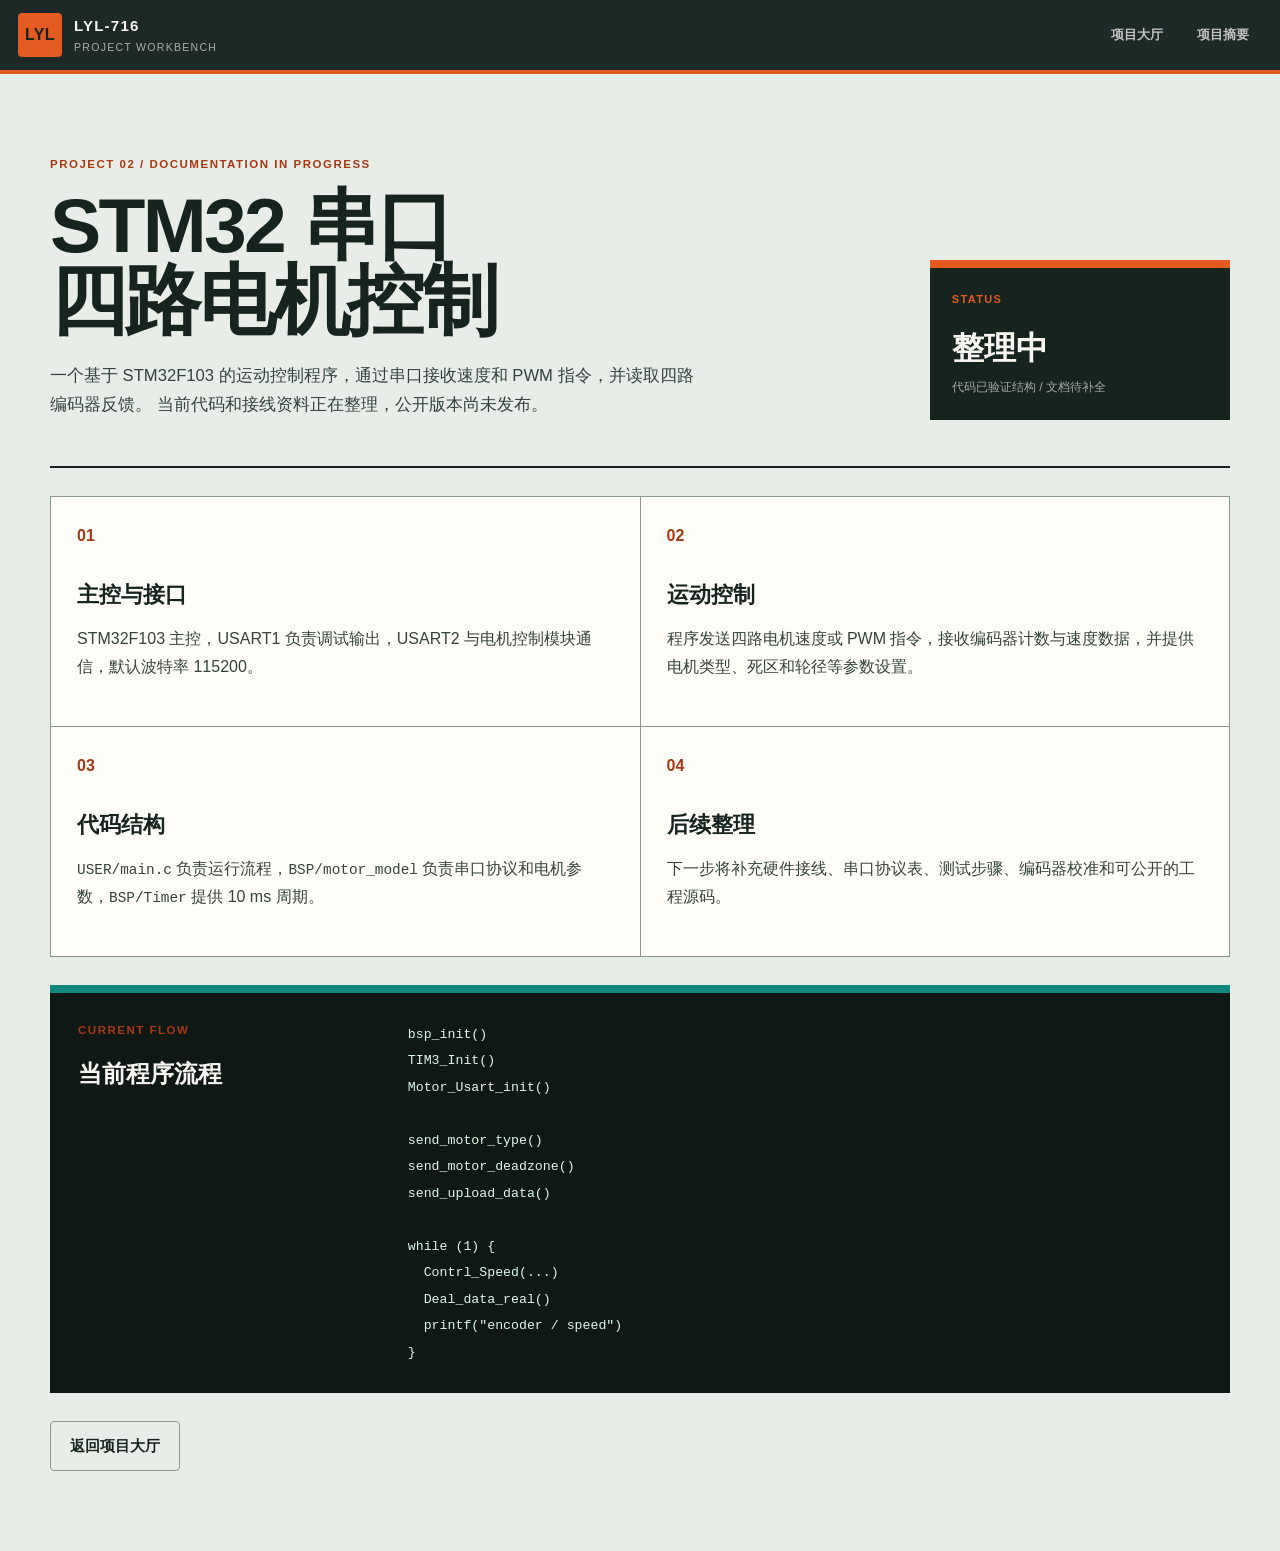
==== stm32-motor-usart/index.html @ da51f4cd "Publish complete LYL-716 project hub" ====
<!doctype html>
<html lang="zh-CN">
  <head>
    <meta charset="utf-8" />
    <meta name="viewport" content="width=device-width, initial-scale=1, viewport-fit=cover" />
    <meta name="description" content="STM32F103 串口四路电机控制项目摘要。" />
    <meta name="theme-color" content="#16231f" />
    <title>STM32 串口四路电机控制 | LYL-716</title>
    <link rel="stylesheet" href="../hub.css" />
    <link rel="stylesheet" href="summary.css" />
  </head>
  <body>
    <header class="site-header">
      <a class="identity" href="../" aria-label="返回项目大厅">
        <span class="identity-mark">LYL</span>
        <span>
          <strong>LYL-716</strong>
          <small>PROJECT WORKBENCH</small>
        </span>
      </a>
      <nav class="site-nav" aria-label="页面导航">
        <a href="../">项目大厅</a>
        <a href="#overview">项目摘要</a>
      </nav>
    </header>

    <main class="summary-page">
      <section class="summary-hero" id="overview">
        <div>
          <p class="system-line">PROJECT 02 / DOCUMENTATION IN PROGRESS</p>
          <h1>STM32 串口四路电机控制</h1>
          <p>
            一个基于 STM32F103 的运动控制程序，通过串口接收速度和 PWM 指令，并读取四路编码器反馈。
            当前代码和接线资料正在整理，公开版本尚未发布。
          </p>
        </div>
        <div class="summary-status">
          <span>STATUS</span>
          <strong>整理中</strong>
          <small>代码已验证结构 / 文档待补全</small>
        </div>
      </section>

      <section class="summary-grid" aria-label="项目信息">
        <article>
          <span>01</span>
          <h2>主控与接口</h2>
          <p>STM32F103 主控，USART1 负责调试输出，USART2 与电机控制模块通信，默认波特率 115200。</p>
        </article>
        <article>
          <span>02</span>
          <h2>运动控制</h2>
          <p>程序发送四路电机速度或 PWM 指令，接收编码器计数与速度数据，并提供电机类型、死区和轮径等参数设置。</p>
        </article>
        <article>
          <span>03</span>
          <h2>代码结构</h2>
          <p><code>USER/main.c</code> 负责运行流程，<code>BSP/motor_model</code> 负责串口协议和电机参数，<code>BSP/Timer</code> 提供 10 ms 周期。</p>
        </article>
        <article>
          <span>04</span>
          <h2>后续整理</h2>
          <p>下一步将补充硬件接线、串口协议表、测试步骤、编码器校准和可公开的工程源码。</p>
        </article>
      </section>

      <section class="code-panel" aria-labelledby="code-title">
        <div>
          <p class="system-line">CURRENT FLOW</p>
          <h2 id="code-title">当前程序流程</h2>
        </div>
        <pre><code>bsp_init()
TIM3_Init()
Motor_Usart_init()

send_motor_type()
send_motor_deadzone()
send_upload_data()

while (1) {
  Contrl_Speed(...)
  Deal_data_real()
  printf("encoder / speed")
}</code></pre>
      </section>

      <a class="button button-secondary back-link" href="../">返回项目大厅</a>
    </main>
  </body>
</html>
---- hub.css ----
:root {
  color-scheme: light;
  --ink: #16231f;
  --ink-soft: #34433d;
  --muted: #68756f;
  --paper: #f6f5ef;
  --sheet: #fffdf7;
  --field: #e9ede7;
  --line: #c5cec6;
  --line-strong: #89978f;
  --signal: #e45b22;
  --signal-dark: #a83814;
  --teal: #0f887f;
  --shadow: 0 20px 44px rgb(22 35 31 / 13%);
}

* {
  box-sizing: border-box;
}

html {
  scroll-behavior: smooth;
  scroll-padding-top: 92px;
}

body {
  min-width: 320px;
  margin: 0;
  color: var(--ink);
  background-color: var(--field);
  font-family: "Segoe UI", "Microsoft YaHei UI", "Microsoft YaHei", sans-serif;
  font-size: 16px;
  line-height: 1.65;
}

::selection {
  color: var(--paper);
  background: var(--teal);
}

:focus-visible {
  outline: 3px solid var(--signal);
  outline-offset: 3px;
}

svg {
  display: block;
  width: 19px;
  height: 19px;
  fill: none;
  stroke: currentColor;
  stroke-width: 1.9;
  stroke-linecap: round;
  stroke-linejoin: round;
}

a {
  color: inherit;
}

.skip-link {
  position: fixed;
  top: 10px;
  left: 10px;
  z-index: 1000;
  padding: 10px 14px;
  color: var(--paper);
  background: var(--ink);
  border-radius: 4px;
  transform: translateY(-160%);
}

.skip-link:focus {
  transform: translateY(0);
}

.site-header {
  position: sticky;
  top: 0;
  z-index: 50;
  display: flex;
  align-items: center;
  justify-content: space-between;
  min-height: 74px;
  padding: 10px max(18px, calc((100vw - 1420px) / 2));
  color: var(--paper);
  background: rgb(22 35 31 / 97%);
  border-bottom: 4px solid var(--signal);
  backdrop-filter: blur(12px);
}

.identity {
  display: flex;
  gap: 12px;
  align-items: center;
  text-decoration: none;
}

.identity-mark {
  display: grid;
  width: 44px;
  height: 44px;
  place-items: center;
  color: var(--ink);
  background: var(--signal);
  border-radius: 4px;
  font-family: "Bahnschrift", "Arial Narrow", sans-serif;
  font-weight: 850;
  letter-spacing: 0.03em;
}

.identity strong,
.identity small {
  display: block;
}

.identity strong {
  font-family: "Bahnschrift", "Arial Narrow", sans-serif;
  font-size: 0.94rem;
  letter-spacing: 0.08em;
}

.identity small {
  color: rgb(246 245 239 / 66%);
  font-family: "Bahnschrift", "Arial Narrow", sans-serif;
  font-size: 0.66rem;
  letter-spacing: 0.12em;
}

.site-nav {
  display: flex;
  gap: 8px;
}

.site-nav a {
  padding: 9px 13px;
  color: rgb(246 245 239 / 76%);
  border-radius: 4px;
  font-size: 0.84rem;
  font-weight: 700;
  text-decoration: none;
}

.site-nav a:hover {
  color: var(--ink);
  background: var(--paper);
}

main {
  width: min(1420px, calc(100% - 36px));
  margin: 0 auto;
}

.workbench-hero {
  display: grid;
  grid-template-columns: minmax(0, 1.3fr) minmax(330px, 0.7fr);
  gap: clamp(36px, 7vw, 110px);
  align-items: end;
  min-height: min(720px, calc(100vh - 74px));
  padding: clamp(52px, 8vh, 96px) 0 48px;
  border-bottom: 2px solid var(--ink);
}

.system-line {
  margin: 0 0 14px;
  color: var(--signal-dark);
  font-family: "Bahnschrift", "Arial Narrow", sans-serif;
  font-size: 0.72rem;
  font-weight: 800;
  letter-spacing: 0.13em;
}

.hero-copy h1 {
  max-width: 850px;
  margin: 0;
  font-family: "Bahnschrift", "Microsoft YaHei UI", sans-serif;
  font-size: clamp(3.6rem, 8vw, 7.4rem);
  font-weight: 780;
  line-height: 0.92;
  letter-spacing: -0.035em;
  text-wrap: balance;
}

.hero-copy > p:not(.system-line) {
  max-width: 68ch;
  margin: 26px 0 0;
  color: var(--ink-soft);
  font-size: clamp(1.02rem, 1.8vw, 1.26rem);
  line-height: 1.78;
}

.hero-actions {
  display: flex;
  flex-wrap: wrap;
  gap: 12px;
  margin-top: 30px;
}

.button {
  display: inline-flex;
  gap: 9px;
  align-items: center;
  justify-content: center;
  min-height: 50px;
  padding: 0 19px;
  border-radius: 4px;
  font-size: 0.92rem;
  font-weight: 760;
  text-decoration: none;
}

.button-primary {
  color: var(--paper);
  background: var(--signal);
  border: 1px solid var(--signal);
}

.button-primary:hover {
  background: var(--signal-dark);
  border-color: var(--signal-dark);
}

.button-secondary {
  color: var(--ink);
  background: transparent;
  border: 1px solid var(--line-strong);
}

.button-secondary:hover {
  background: var(--sheet);
  border-color: var(--ink);
}

.hero-board {
  background: var(--sheet);
  border: 1px solid var(--line-strong);
  box-shadow: var(--shadow);
}

.board-header {
  display: flex;
  align-items: flex-end;
  justify-content: space-between;
  min-height: 112px;
  padding: 20px;
  color: var(--paper);
  background: var(--ink);
  border-top: 10px solid var(--signal);
}

.board-header span {
  font-family: "Bahnschrift", "Arial Narrow", sans-serif;
  font-size: 0.7rem;
  font-weight: 800;
  letter-spacing: 0.12em;
}

.board-header strong {
  font-family: "Bahnschrift", "Arial Narrow", sans-serif;
  font-size: 4rem;
  line-height: 0.78;
}

.hero-board dl {
  display: grid;
  grid-template-columns: repeat(2, minmax(0, 1fr));
  margin: 0;
}

.hero-board dl div {
  min-height: 108px;
  padding: 17px;
  border-right: 1px solid var(--line);
  border-bottom: 1px solid var(--line);
}

.hero-board dl div:nth-child(2n) {
  border-right: 0;
}

.hero-board dt {
  margin-bottom: 9px;
  color: var(--muted);
  font-size: 0.72rem;
  font-weight: 700;
}

.hero-board dd {
  margin: 0;
  font-family: "Bahnschrift", "Microsoft YaHei UI", sans-serif;
  font-size: 1.05rem;
  font-weight: 760;
  line-height: 1.35;
}

.project-index {
  padding: 62px 0 34px;
}

.index-heading {
  display: flex;
  gap: 24px;
  align-items: end;
  justify-content: space-between;
  margin-bottom: 28px;
  padding-bottom: 18px;
  border-bottom: 2px solid var(--ink);
}

.index-heading p {
  margin: 0 0 5px;
  color: var(--teal);
  font-family: "Bahnschrift", "Arial Narrow", sans-serif;
  font-size: 0.7rem;
  font-weight: 800;
  letter-spacing: 0.12em;
}

.index-heading h2 {
  margin: 0;
  font-family: "Bahnschrift", "Microsoft YaHei UI", sans-serif;
  font-size: clamp(2rem, 4vw, 3.7rem);
  line-height: 1;
  letter-spacing: -0.025em;
}

.project-filters {
  display: flex;
  flex-wrap: wrap;
  gap: 7px;
  justify-content: flex-end;
}

.filter-button {
  min-height: 42px;
  padding: 0 13px;
  color: var(--muted);
  background: transparent;
  border: 1px solid var(--line-strong);
  border-radius: 4px;
  font-size: 0.82rem;
  font-weight: 760;
  cursor: pointer;
}

.filter-button:hover {
  color: var(--ink);
  background: var(--sheet);
}

.filter-button.is-active {
  color: var(--paper);
  background: var(--ink);
  border-color: var(--ink);
}

.projects-grid {
  display: grid;
  gap: 26px;
}

.project-card {
  display: grid;
  grid-template-columns: 76px minmax(320px, 0.92fr) minmax(360px, 1.08fr);
  min-height: 390px;
  background: var(--sheet);
  border: 1px solid var(--line-strong);
  box-shadow: var(--shadow);
  animation: project-enter 460ms cubic-bezier(0.16, 1, 0.3, 1) both;
}

@keyframes project-enter {
  from {
    opacity: 0;
    transform: translateY(18px);
  }
  to {
    opacity: 1;
    transform: translateY(0);
  }
}

.card-number {
  display: grid;
  place-items: start center;
  padding-top: 28px;
  color: var(--paper);
  background: var(--ink);
  border-top: 10px solid var(--signal);
  font-family: "Bahnschrift", "Arial Narrow", sans-serif;
  font-size: 1.3rem;
  font-weight: 800;
}

.project-cover {
  position: relative;
  min-width: 0;
  overflow: hidden;
  background: #101816;
  border-right: 1px solid var(--line);
}

.project-cover.has-image img {
  display: block;
  width: 100%;
  height: 100%;
  min-height: 390px;
  object-fit: cover;
  filter: saturate(0.86) contrast(1.04);
}

.project-cover.has-image::after {
  position: absolute;
  inset: 0;
  background: linear-gradient(180deg, transparent 58%, rgb(22 35 31 / 42%));
  content: "";
  pointer-events: none;
}

.code-cover {
  display: grid;
  align-content: center;
  padding: 32px;
  color: #d8f5ed;
  background:
    linear-gradient(rgb(15 136 127 / 13%) 1px, transparent 1px),
    linear-gradient(90deg, rgb(15 136 127 / 13%) 1px, transparent 1px),
    #101816;
  background-size: 24px 24px;
}

.code-cover-head {
  display: flex;
  justify-content: space-between;
  margin-bottom: 18px;
  color: #7bd3c8;
  font-family: "Cascadia Code", Consolas, monospace;
  font-size: 0.72rem;
}

.code-cover pre {
  margin: 0;
  overflow: auto;
  color: #e7f6f1;
  font-family: "Cascadia Code", Consolas, monospace;
  font-size: clamp(0.88rem, 1.4vw, 1.08rem);
  line-height: 1.8;
  white-space: pre-wrap;
}

.code-status {
  width: fit-content;
  margin-top: 22px;
  padding: 5px 8px;
  color: var(--ink);
  background: var(--signal);
  font-family: "Bahnschrift", "Arial Narrow", sans-serif;
  font-size: 0.66rem;
  font-weight: 850;
  letter-spacing: 0.1em;
}

.project-body {
  display: flex;
  flex-direction: column;
  padding: clamp(24px, 3.2vw, 42px);
}

.project-meta {
  display: flex;
  gap: 12px;
  align-items: center;
  justify-content: space-between;
  margin-bottom: 17px;
  color: var(--muted);
  font-size: 0.76rem;
  font-weight: 700;
}

.status {
  padding: 5px 8px;
  border: 1px solid currentColor;
  border-radius: 3px;
}

.status-published {
  color: var(--teal);
}

.status-draft {
  color: var(--signal-dark);
}

.project-body h3 {
  max-width: 18ch;
  margin: 0;
  font-family: "Bahnschrift", "Microsoft YaHei UI", sans-serif;
  font-size: clamp(1.85rem, 3vw, 3.2rem);
  line-height: 1.08;
  letter-spacing: -0.025em;
  text-wrap: balance;
}

.project-body > p {
  max-width: 68ch;
  margin: 18px 0 0;
  color: var(--ink-soft);
  font-size: 0.96rem;
  line-height: 1.75;
}

.detail-list {
  display: flex;
  flex-wrap: wrap;
  gap: 7px;
  padding: 0;
  margin: 22px 0 0;
  list-style: none;
}

.detail-list li {
  padding: 5px 8px;
  color: var(--muted);
  background: var(--field);
  border: 1px solid var(--line);
  border-radius: 3px;
  font-size: 0.72rem;
  font-weight: 700;
}

.project-footer {
  display: flex;
  flex-wrap: wrap;
  gap: 14px 22px;
  align-items: center;
  justify-content: space-between;
  margin-top: auto;
  padding-top: 28px;
}

.project-link,
.repo-link {
  display: inline-flex;
  gap: 8px;
  align-items: center;
  font-size: 0.88rem;
  font-weight: 800;
  text-underline-offset: 4px;
}

.project-link {
  color: var(--signal-dark);
}

.repo-link {
  color: var(--teal);
}

.project-link:hover,
.repo-link:hover {
  color: var(--ink);
}

.empty-filter {
  padding: 80px 24px;
  color: var(--muted);
  text-align: center;
  background: var(--sheet);
  border: 1px solid var(--line-strong);
}

.empty-filter strong {
  display: block;
  color: var(--ink);
  font-size: 1.25rem;
}

.empty-filter p {
  margin: 6px 0 0;
}

.workbench-note {
  display: grid;
  grid-template-columns: auto minmax(0, 1fr);
  gap: 22px;
  align-items: center;
  margin: 28px 0 70px;
  padding: 25px;
  color: var(--paper);
  background: var(--ink);
  border-top: 8px solid var(--signal);
}

.note-number {
  color: var(--signal);
  font-family: "Bahnschrift", "Arial Narrow", sans-serif;
  font-size: 1.5rem;
  font-weight: 850;
  letter-spacing: 0.08em;
}

.workbench-note h2 {
  margin: 0;
  font-size: 1.08rem;
}

.workbench-note p {
  margin: 2px 0 0;
  color: rgb(246 245 239 / 70%);
  font-size: 0.9rem;
}

.site-footer {
  display: flex;
  justify-content: space-between;
  padding: 20px max(18px, calc((100vw - 1420px) / 2));
  color: rgb(246 245 239 / 64%);
  background: var(--ink);
  border-top: 1px solid rgb(246 245 239 / 13%);
  font-family: "Bahnschrift", "Arial Narrow", sans-serif;
  font-size: 0.72rem;
  letter-spacing: 0.08em;
}

@media (max-width: 1050px) {
  .workbench-hero {
    grid-template-columns: 1fr;
    min-height: auto;
    gap: 36px;
  }

  .hero-board {
    max-width: 680px;
  }

  .project-card {
    grid-template-columns: 64px minmax(280px, 0.9fr) minmax(330px, 1.1fr);
  }
}

@media (max-width: 820px) {
  .site-header {
    min-height: 68px;
  }

  .identity-mark {
    width: 40px;
    height: 40px;
  }

  .hero-copy h1 {
    font-size: clamp(3.2rem, 13vw, 5.8rem);
  }

  .index-heading {
    align-items: start;
    flex-direction: column;
  }

  .project-filters {
    justify-content: flex-start;
  }

  .project-card {
    grid-template-columns: 58px minmax(0, 1fr);
  }

  .project-cover {
    grid-column: 2;
    border-right: 0;
    border-bottom: 1px solid var(--line);
  }

  .project-cover.has-image img {
    min-height: 320px;
    max-height: 520px;
  }

  .project-body {
    grid-column: 2;
  }

  .card-number {
    grid-row: 1 / span 2;
  }
}

@media (max-width: 560px) {
  main {
    width: min(100% - 24px, 1420px);
  }

  .identity small,
  .site-nav a:first-child {
    display: none;
  }

  .workbench-hero {
    padding-top: 46px;
  }

  .hero-copy h1 {
    font-size: clamp(3rem, 17vw, 4.8rem);
  }

  .hero-actions,
  .button {
    width: 100%;
  }

  .hero-board dl {
    grid-template-columns: 1fr;
  }

  .hero-board dl div {
    border-right: 0;
  }

  .project-card {
    grid-template-columns: 1fr;
  }

  .card-number {
    grid-row: auto;
    min-height: 58px;
    padding: 0 18px;
    place-items: center start;
    border-top-width: 7px;
  }

  .project-cover,
  .project-body {
    grid-column: 1;
  }

  .project-body {
    padding: 22px;
  }

  .project-footer {
    align-items: flex-start;
    flex-direction: column;
  }

  .workbench-note {
    grid-template-columns: 1fr;
  }
}

@media (prefers-reduced-motion: reduce) {
  *,
  *::before,
  *::after {
    scroll-behavior: auto !important;
    animation-duration: 0.01ms !important;
    animation-iteration-count: 1 !important;
    transition-duration: 0.01ms !important;
  }
}
---- stm32-motor-usart/summary.css ----
.summary-page {
  width: min(1180px, calc(100% - 36px));
  margin: 0 auto;
  padding-bottom: 80px;
}

.summary-hero {
  display: grid;
  grid-template-columns: minmax(0, 1fr) minmax(260px, 0.38fr);
  gap: clamp(30px, 7vw, 90px);
  align-items: end;
  padding: clamp(54px, 9vh, 100px) 0 46px;
  border-bottom: 2px solid var(--ink);
}

.summary-hero h1 {
  max-width: 17ch;
  margin: 0;
  font-family: "Bahnschrift", "Microsoft YaHei UI", sans-serif;
  font-size: clamp(2.8rem, 6vw, 5.6rem);
  line-height: 0.98;
  letter-spacing: -0.035em;
  text-wrap: balance;
}

.summary-hero > div:first-child > p:last-child {
  max-width: 70ch;
  margin: 22px 0 0;
  color: var(--ink-soft);
  font-size: 1.04rem;
  line-height: 1.78;
}

.summary-status {
  padding: 22px;
  color: var(--paper);
  background: var(--ink);
  border-top: 8px solid var(--signal);
}

.summary-status span,
.summary-status strong,
.summary-status small {
  display: block;
}

.summary-status span {
  color: var(--signal);
  font-family: "Bahnschrift", "Arial Narrow", sans-serif;
  font-size: 0.69rem;
  font-weight: 850;
  letter-spacing: 0.12em;
}

.summary-status strong {
  margin: 14px 0 2px;
  font-size: 2rem;
}

.summary-status small {
  color: rgb(246 245 239 / 64%);
  font-size: 0.78rem;
}

.summary-grid {
  display: grid;
  grid-template-columns: repeat(2, minmax(0, 1fr));
  margin-top: 28px;
  border-top: 1px solid var(--line-strong);
  border-left: 1px solid var(--line-strong);
}

.summary-grid article {
  min-height: 230px;
  padding: 26px;
  background: var(--sheet);
  border-right: 1px solid var(--line-strong);
  border-bottom: 1px solid var(--line-strong);
}

.summary-grid article > span {
  color: var(--signal-dark);
  font-family: "Bahnschrift", "Arial Narrow", sans-serif;
  font-weight: 850;
}

.summary-grid h2 {
  margin: 28px 0 12px;
  font-size: 1.35rem;
}

.summary-grid p {
  max-width: 60ch;
  margin: 0;
  color: var(--ink-soft);
  line-height: 1.75;
}

code {
  font-family: "Cascadia Code", Consolas, monospace;
  font-size: 0.9em;
}

.code-panel {
  display: grid;
  grid-template-columns: minmax(220px, 0.38fr) minmax(0, 1fr);
  gap: 28px;
  margin-top: 28px;
  padding: 28px;
  background: #101816;
  border-top: 8px solid var(--teal);
}

.code-panel h2 {
  margin: 10px 0 0;
  color: var(--paper);
  font-size: 1.5rem;
}

.code-panel pre {
  margin: 0;
  overflow: auto;
  color: #dff5ef;
  font-family: "Cascadia Code", Consolas, monospace;
  font-size: 0.92rem;
  line-height: 1.8;
}

.back-link {
  width: fit-content;
  margin-top: 28px;
}

@media (max-width: 760px) {
  .summary-hero,
  .code-panel {
    grid-template-columns: 1fr;
  }

  .summary-grid {
    grid-template-columns: 1fr;
  }
}
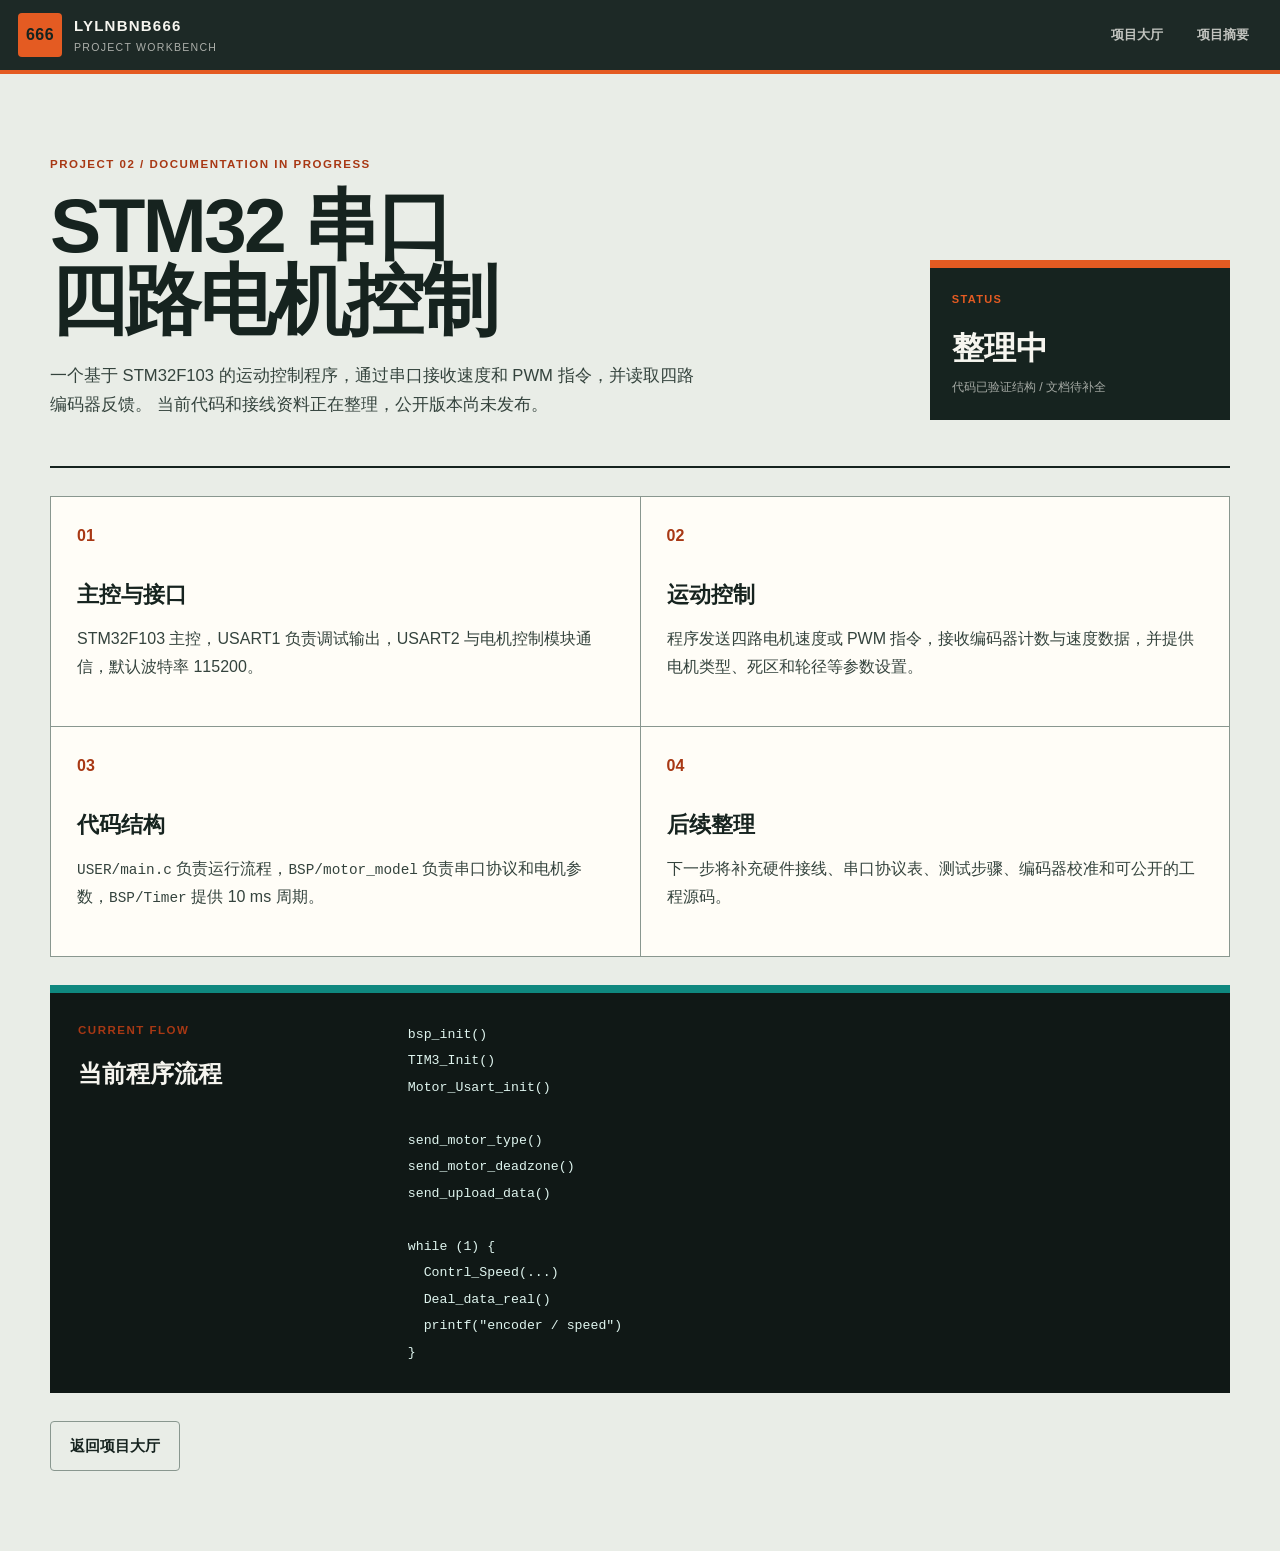
==== commit 819aa220: "Rename site to LYLNBNB666" ====
--- a/stm32-motor-usart/index.html
+++ b/stm32-motor-usart/index.html
@@ -5,16 +5,16 @@
     <meta name="viewport" content="width=device-width, initial-scale=1, viewport-fit=cover" />
     <meta name="description" content="STM32F103 串口四路电机控制项目摘要。" />
     <meta name="theme-color" content="#16231f" />
-    <title>STM32 串口四路电机控制 | LYL-716</title>
+    <title>STM32 串口四路电机控制 | LYLNBNB666</title>
     <link rel="stylesheet" href="../hub.css" />
     <link rel="stylesheet" href="summary.css" />
   </head>
   <body>
     <header class="site-header">
       <a class="identity" href="../" aria-label="返回项目大厅">
-        <span class="identity-mark">LYL</span>
+        <span class="identity-mark">666</span>
         <span>
-          <strong>LYL-716</strong>
+          <strong>LYLNBNB666</strong>
           <small>PROJECT WORKBENCH</small>
         </span>
       </a>
